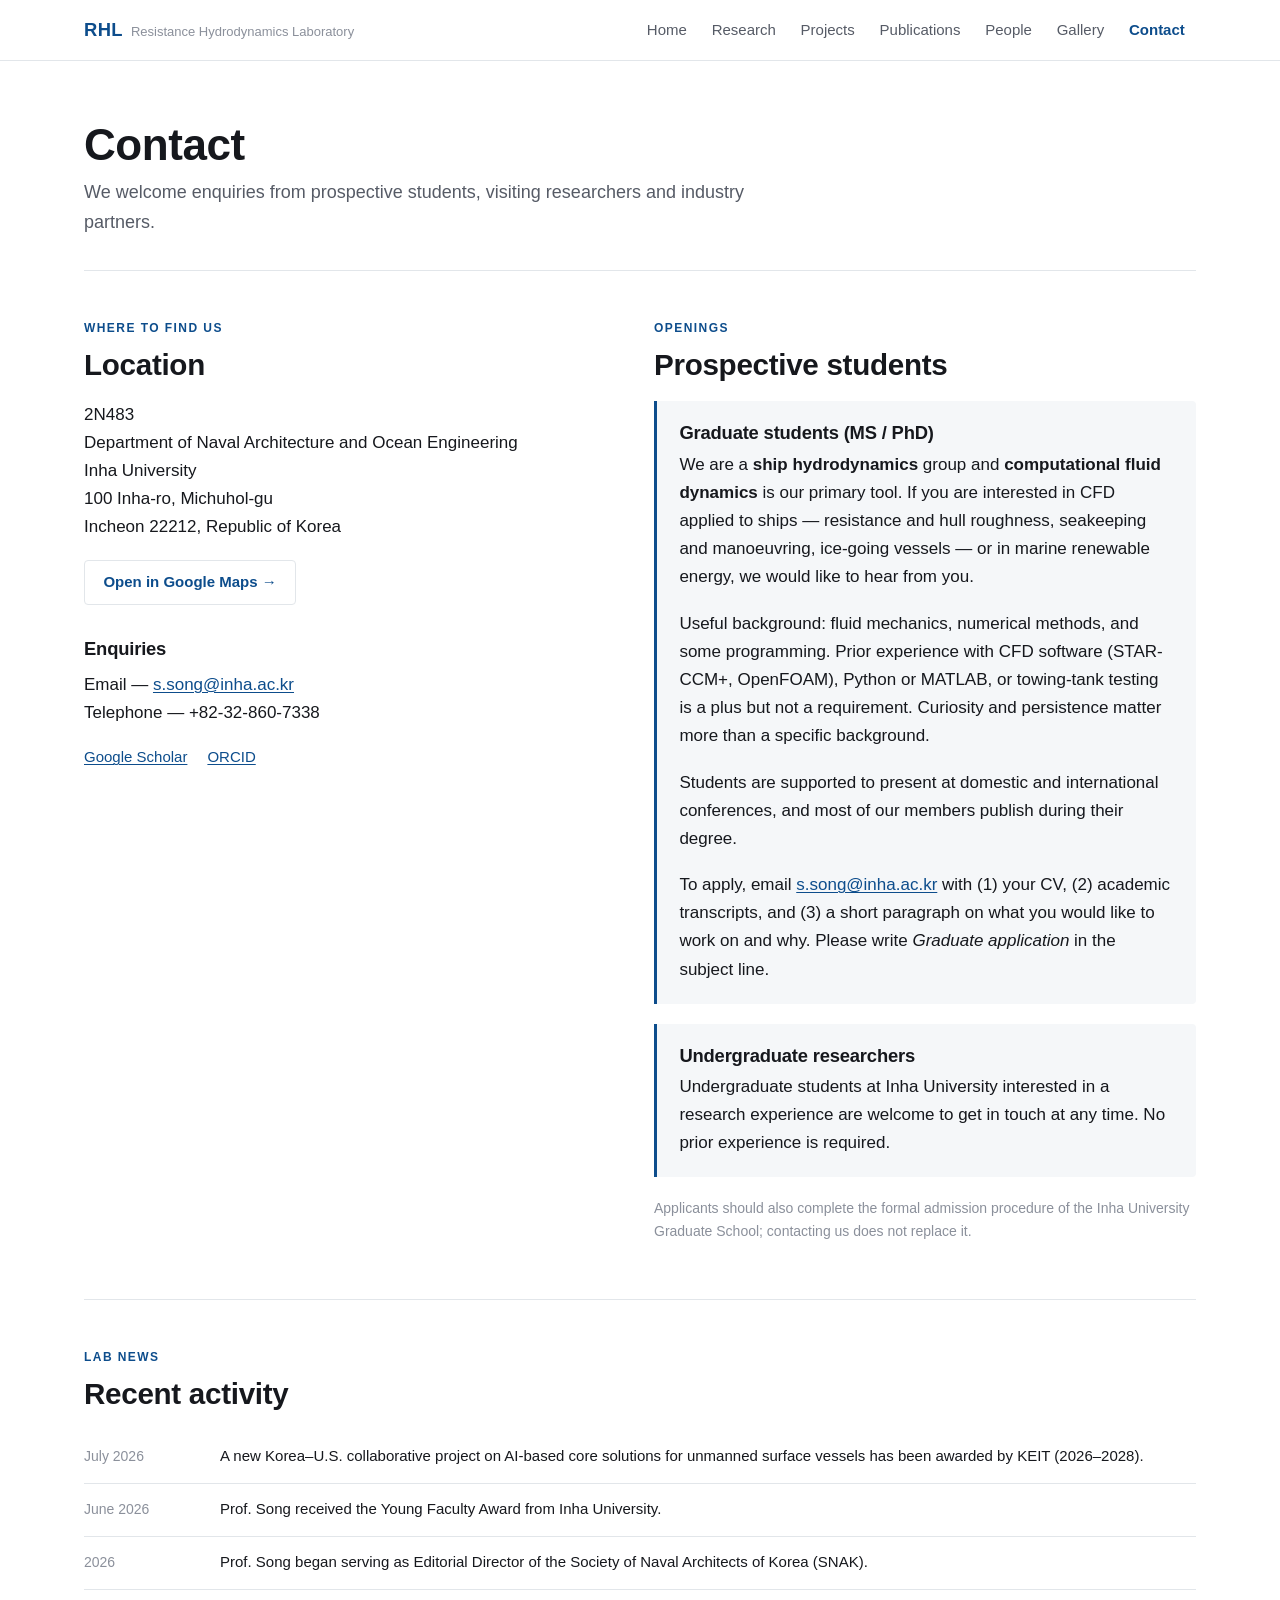
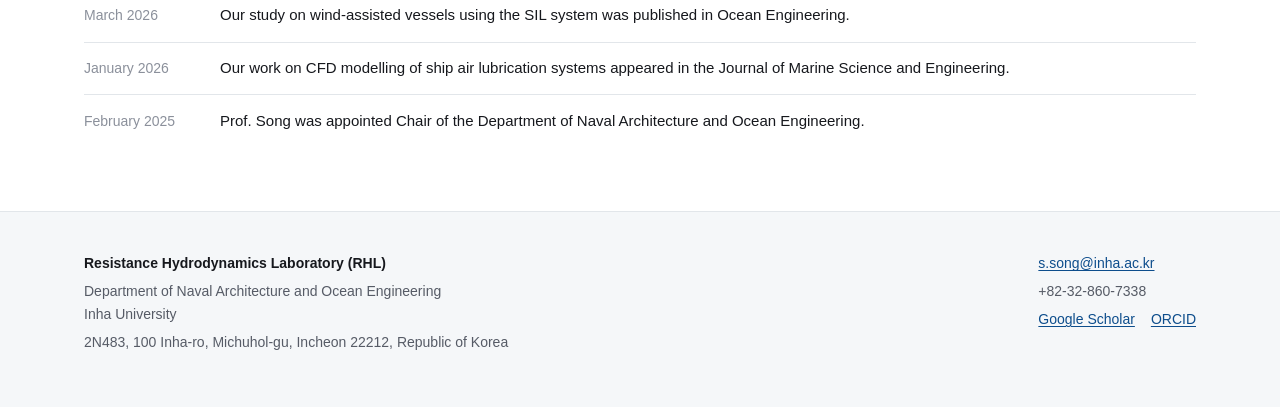
==== contact.html @ 67547002 "Remove figure captions, fix member topics, enlarge alumni cards The figure captions on the research " ====
<!doctype html>
<html lang="en">
<head>
  <meta charset="utf-8">
  <meta name="viewport" content="width=device-width, initial-scale=1">
  <title>Contact — RHL, Inha University</title>
  <meta name="description" content="Contact and location of the Resistance Hydrodynamics Laboratory, Inha University, and information for prospective students.">
  <link rel="stylesheet" href="css/style.css">
</head>
<body data-page="contact">

  <header class="site-head">
    <div class="site-head-inner">
      <a class="brand" href="index.html">
        <span class="brand-mark">RHL</span>
        <span class="brand-sub">Resistance Hydrodynamics Laboratory</span>
      </a>
      <nav class="site-nav" aria-label="Main">
        <a href="index.html">Home</a>
        <a href="research.html">Research</a>
        <a href="projects.html">Projects</a>
        <a href="publications.html">Publications</a>
        <a href="people.html">People</a>
        <a href="gallery.html">Gallery</a>
        <a href="contact.html">Contact</a>
      </nav>
    </div>
  </header>

  <div class="wrap">
    <div class="page-head">
      <h1>Contact</h1>
      <p class="lede">
        We welcome enquiries from prospective students, visiting researchers and
        industry partners.
      </p>
    </div>

    <div class="grid grid-2" style="margin-bottom:3.5rem">

      <div>
        <p class="section-label">Where to find us</p>
        <h2>Location</h2>
        <p>
          2N483<br>
          Department of Naval Architecture and Ocean Engineering<br>
          Inha University<br>
          100 Inha-ro, Michuhol-gu<br>
          Incheon 22212, Republic of Korea
        </p>
        <p class="link-row">
          <a class="btn btn-ghost" href="https://www.google.com/maps/search/?api=1&amp;query=Inha+University+Incheon" rel="noopener">Open in Google Maps &rarr;</a>
        </p>

        <h3 style="margin-top:2rem">Enquiries</h3>
        <p>
          Email &mdash; <a href="mailto:s.song@inha.ac.kr">s.song@inha.ac.kr</a><br>
          Telephone &mdash; +82-32-860-7338
        </p>
        <p class="link-row">
          <a href="https://scholar.google.com/citations?user=Z9rNtg8AAAAJ&amp;hl=en" rel="noopener">Google Scholar</a>
          <a href="https://orcid.org/0000-0002-7685-1026" rel="noopener">ORCID</a>
        </p>
      </div>

      <div>
        <p class="section-label">Openings</p>
        <h2>Prospective students</h2>
        <div class="callout">
          <h3>Graduate students (MS / PhD)</h3>
          <p>
            We are a <strong>ship hydrodynamics</strong> group and
            <strong>computational fluid dynamics</strong> is our primary tool. If you are
            interested in CFD applied to ships — resistance and hull roughness, seakeeping
            and manoeuvring, ice-going vessels — or in marine renewable energy, we would
            like to hear from you.
          </p>
          <p>
            Useful background: fluid mechanics, numerical methods, and some programming.
            Prior experience with CFD software (STAR-CCM+, OpenFOAM), Python or MATLAB, or
            towing-tank testing is a plus but not a requirement. Curiosity and persistence
            matter more than a specific background.
          </p>
          <p>
            Students are supported to present at domestic and international conferences,
            and most of our members publish during their degree.
          </p>
          <p>
            To apply, email <a href="mailto:s.song@inha.ac.kr">s.song@inha.ac.kr</a> with
            (1) your CV, (2) academic transcripts, and (3) a short paragraph on what you
            would like to work on and why. Please write <em>Graduate application</em> in
            the subject line.
          </p>
        </div>

        <div class="callout" style="margin-top:1.25rem">
          <h3>Undergraduate researchers</h3>
          <p>
            Undergraduate students at Inha University interested in a research experience
            are welcome to get in touch at any time. No prior experience is required.
          </p>
        </div>

        <p class="meta" style="margin-top:1.25rem">
          Applicants should also complete the formal admission procedure of the Inha
          University Graduate School; contacting us does not replace it.
        </p>
      </div>

    </div>

    <hr>

    <section>
      <p class="section-label">Lab news</p>
      <h2>Recent activity</h2>
      <div data-news>
        <p class="loading">Loading&hellip;</p>
      </div>
    </section>

  </div>

  <footer class="site-foot">
    <div class="site-foot-inner">
      <div>
        <p><strong>Resistance Hydrodynamics Laboratory (RHL)</strong></p>
        <p>Department of Naval Architecture and Ocean Engineering<br>Inha University</p>
        <p>2N483, 100 Inha-ro, Michuhol-gu, Incheon 22212, Republic of Korea</p>
      </div>
      <div>
        <p><a href="mailto:s.song@inha.ac.kr">s.song@inha.ac.kr</a></p>
        <p>+82-32-860-7338</p>
        <p class="foot-links">
          <a href="https://scholar.google.com/citations?user=Z9rNtg8AAAAJ&amp;hl=en" rel="noopener">Google Scholar</a>
          <a href="https://orcid.org/0000-0002-7685-1026" rel="noopener">ORCID</a>
        </p>
      </div>
    </div>
  </footer>

  <script src="js/site.js"></script>
</body>
</html>
---- css/style.css ----
/* ==========================================================================
   RHL — Resistance Hydrodynamics Laboratory, Inha University
   공통 스타일시트

   구조
     1. 변수 (색·간격·폭)   ← 사이트 톤을 바꾸려면 여기만 고치면 됩니다
     2. 리셋과 기본 타이포그래피
     3. 레이아웃 컨테이너
     4. 헤더 / 내비게이션
     5. 히어로 (페이지 상단 배너)
     6. 섹션과 제목
     7. 카드 그리드
     8. 연구 분야 (좌우 교대 레이아웃)
     9. 구성원
    10. 논문 목록
    11. 프로젝트 (필터 포함)
    12. 갤러리
    13. 미디어 (그림·영상)
    14. 뉴스
    15. 푸터
    16. 유틸리티
   ========================================================================== */

/* ── 1. 변수 ────────────────────────────────────────────────────────────── */

:root {
  /* 글자 */
  --ink:        #16181d;   /* 본문 */
  --ink-soft:   #565b66;   /* 보조 설명 */
  --ink-faint:  #8b909b;   /* 라벨·메타 */

  /* 강조색 — 인하대 계열 청색. 바꾸려면 이 두 줄만 수정 */
  --accent:     #0d4d8c;
  --accent-alt: #1567b8;

  /* 배경·선 */
  --bg:         #ffffff;
  --bg-soft:    #f5f7f9;
  --bg-inset:   #eef1f5;
  --rule:       #e2e6ea;

  /* 치수 */
  --wide:       1160px;    /* 넓은 콘텐츠 최대폭 */
  --measure:    68ch;      /* 본문 한 줄 최대 길이 */
  --radius:     4px;
  --nav-h:      60px;

  /* 그림자 */
  --shadow:     0 1px 3px rgba(0,0,0,.07), 0 8px 24px rgba(0,0,0,.05);
}

@media (prefers-color-scheme: dark) {
  :root {
    --ink:        #e6e8ec;
    --ink-soft:   #a3a9b5;
    --ink-faint:  #757c88;
    --accent:     #6faae2;
    --accent-alt: #8dc0ee;
    --bg:         #14161a;
    --bg-soft:    #1b1e23;
    --bg-inset:   #22262d;
    --rule:       #2c313a;
    --shadow:     0 1px 3px rgba(0,0,0,.4), 0 8px 24px rgba(0,0,0,.3);
  }
}

/* ── 2. 리셋 · 기본 타이포그래피 ──────────────────────────────────────────── */

*, *::before, *::after { box-sizing: border-box; }

html { scroll-behavior: smooth; }

body {
  margin: 0;
  font-family: -apple-system, BlinkMacSystemFont, "Segoe UI", Roboto,
               "Helvetica Neue", "Malgun Gothic", Arial, sans-serif;
  font-size: 1.0625rem;
  line-height: 1.65;
  color: var(--ink);
  background: var(--bg);
  -webkit-font-smoothing: antialiased;
  text-rendering: optimizeLegibility;
}

img, video { max-width: 100%; height: auto; display: block; }

a {
  color: var(--accent);
  text-decoration-thickness: 1px;
  text-underline-offset: 2px;
}
a:hover { color: var(--accent-alt); }

h1, h2, h3, h4 {
  line-height: 1.25;
  font-weight: 700;
  margin: 0 0 0.6em;
  letter-spacing: -0.01em;
}

h1 { font-size: clamp(1.9rem, 4.2vw, 2.75rem); }
h2 { font-size: clamp(1.4rem, 2.6vw, 1.85rem); }
h3 { font-size: 1.15rem; font-weight: 650; }
h4 { font-size: 1rem;    font-weight: 650; }

p { margin: 0 0 1.1em; }
p:last-child { margin-bottom: 0; }

ul, ol { margin: 0 0 1.1em; padding-left: 1.3em; }
li { margin-bottom: 0.35em; }

hr {
  border: 0;
  border-top: 1px solid var(--rule);
  margin: 3rem 0;
}

code {
  font-family: ui-monospace, SFMono-Regular, Menlo, Consolas, monospace;
  font-size: 0.9em;
  background: var(--bg-inset);
  padding: 0.1em 0.35em;
  border-radius: 3px;
}

/* ── 3. 레이아웃 컨테이너 ────────────────────────────────────────────────── */

.wrap {                       /* 넓은 콘텐츠 */
  max-width: var(--wide);
  margin-inline: auto;
  padding-inline: 1.5rem;
}

.prose {                      /* 읽기용 텍스트 — 줄이 너무 길어지지 않게 */
  max-width: var(--measure);
}

.prose-center { max-width: var(--measure); margin-inline: auto; }

/* ── 4. 헤더 · 내비게이션 ────────────────────────────────────────────────── */

.site-head {
  position: sticky;
  top: 0;
  z-index: 100;
  background: color-mix(in srgb, var(--bg) 88%, transparent);
  backdrop-filter: saturate(180%) blur(12px);
  border-bottom: 1px solid var(--rule);
}

/* backdrop-filter 미지원 브라우저 대비 */
@supports not (backdrop-filter: blur(1px)) {
  .site-head { background: var(--bg); }
}

.site-head-inner {
  max-width: var(--wide);
  margin-inline: auto;
  padding: 0 1.5rem;
  min-height: var(--nav-h);
  display: flex;
  align-items: center;
  justify-content: space-between;
  gap: 1.25rem;
  flex-wrap: wrap;
}

.brand {
  display: flex;
  align-items: baseline;
  gap: 0.5rem;
  font-weight: 700;
  color: var(--ink);
  text-decoration: none;
  padding: 0.6rem 0;
  white-space: nowrap;
}
.brand:hover { color: var(--ink); }
.brand-mark {
  font-size: 1.15rem;
  letter-spacing: 0.02em;
  color: var(--accent);
}
.brand-sub {
  font-size: 0.8125rem;
  font-weight: 500;
  color: var(--ink-faint);
}

.site-nav {
  display: flex;
  gap: 0.15rem;
  flex-wrap: wrap;
  align-items: center;
}
.site-nav a {
  display: block;
  padding: 0.45rem 0.7rem;
  font-size: 0.9375rem;
  font-weight: 500;
  color: var(--ink-soft);
  text-decoration: none;
  border-radius: var(--radius);
  white-space: nowrap;
}
.site-nav a:hover {
  color: var(--ink);
  background: var(--bg-soft);
}
.site-nav a[aria-current="page"] {
  color: var(--accent);
  font-weight: 650;
}

@media (max-width: 720px) {
  .site-head-inner { padding-block: 0.4rem; }
  .brand-sub { display: none; }
  .site-nav { gap: 0; }
  .site-nav a { padding: 0.4rem 0.55rem; font-size: 0.875rem; }
}

/* ── 5. 히어로 ──────────────────────────────────────────────────────────── */

.hero {
  position: relative;
  isolation: isolate;
  display: flex;
  align-items: flex-end;
  min-height: 62vh;
  padding: 4rem 0 3rem;
  overflow: hidden;
  background: var(--bg-inset);
}

.hero-media {
  position: absolute;
  inset: 0;
  z-index: -2;
}
.hero-media img,
.hero-media video {
  width: 100%;
  height: 100%;
  object-fit: cover;
}

/* 글자 가독성을 위한 어두운 그라데이션.
   배경이 영상이라 장면마다 밝기가 달라집니다. 밝은 CFD 화면이 지나갈 때도
   흰 제목이 읽히도록 위쪽까지 충분히 덮습니다. */
.hero::after {
  content: "";
  position: absolute;
  inset: 0;
  z-index: -1;
  background: linear-gradient(
    to top,
    rgba(6,12,20,.90) 0%,
    rgba(6,12,20,.72) 45%,
    rgba(6,12,20,.50) 100%
  );
}

/* 기본은 영상, 모션을 줄이도록 설정한 사용자에게는 정지 화면 */
.hero-still { display: none; }

@media (prefers-reduced-motion: reduce) {
  .hero-video { display: none; }
  .hero-still { display: block; }
}

.hero-inner {
  max-width: var(--wide);
  margin-inline: auto;
  padding-inline: 1.5rem;
  width: 100%;
  color: #fff;
}
.hero-inner h1 { color: #fff; margin-bottom: 0.5rem; }
.hero-eyebrow {
  margin: 0 0 0.75rem;
  font-size: 0.8125rem;
  font-weight: 600;
  letter-spacing: 0.1em;
  text-transform: uppercase;
  color: rgba(255,255,255,.8);
}
.hero-lede {
  max-width: 46ch;
  font-size: 1.125rem;
  color: rgba(255,255,255,.92);
  margin: 0;
}
.hero-credit {
  position: absolute;
  right: 1rem;
  bottom: 0.5rem;
  font-size: 0.6875rem;
  color: rgba(255,255,255,.55);
  z-index: 1;
}

/* 하위 페이지용 — 이미지 없이 제목만 */
.page-head {
  padding: 3.5rem 0 2rem;
  border-bottom: 1px solid var(--rule);
  margin-bottom: 3rem;
}
.page-head h1 { margin-bottom: 0.4rem; }
.page-head .lede {
  color: var(--ink-soft);
  max-width: var(--measure);
  margin: 0;
}

@media (max-width: 720px) {
  .hero { min-height: 54vh; }
  .hero-lede { font-size: 1.0625rem; }
  .page-head { padding: 2.5rem 0 1.5rem; margin-bottom: 2rem; }
}

/* ── 6. 섹션 · 제목 ─────────────────────────────────────────────────────── */

.section { padding: 3.5rem 0; }
.section + .section { border-top: 1px solid var(--rule); }
.section-tint { background: var(--bg-soft); }

.section-label {
  margin: 0 0 0.5rem;
  font-size: 0.75rem;
  font-weight: 650;
  letter-spacing: 0.12em;
  text-transform: uppercase;
  color: var(--accent);
}

.section-head { margin-bottom: 2.25rem; }
.section-head p { color: var(--ink-soft); max-width: var(--measure); }

@media (max-width: 720px) {
  .section { padding: 2.5rem 0; }
}

/* ── 7. 카드 그리드 ─────────────────────────────────────────────────────── */

.grid {
  display: grid;
  gap: 1.75rem;
  grid-template-columns: repeat(auto-fit, minmax(min(100%, 270px), 1fr));
}
.grid-2 { grid-template-columns: repeat(auto-fit, minmax(min(100%, 380px), 1fr)); }

.card {
  display: flex;
  flex-direction: column;
  background: var(--bg);
  border: 1px solid var(--rule);
  border-radius: var(--radius);
  overflow: hidden;
  transition: box-shadow .18s ease, transform .18s ease;
}
a.card { text-decoration: none; color: inherit; }
a.card:hover {
  box-shadow: var(--shadow);
  transform: translateY(-2px);
}

.card-media {
  aspect-ratio: 16 / 10;
  background: var(--bg-inset);
  overflow: hidden;
}
.card-media img,
.card-media video {
  width: 100%;
  height: 100%;
  object-fit: cover;
}

.card-body { padding: 1.1rem 1.2rem 1.3rem; }
.card-body h3 { margin-bottom: 0.4rem; }
.card-body p {
  margin: 0;
  font-size: 0.9375rem;
  color: var(--ink-soft);
}
.card-more {
  margin-top: 0.7rem;
  font-size: 0.875rem;
  font-weight: 600;
  color: var(--accent);
}

/* ── 8. 연구 분야 — 좌우 교대 ───────────────────────────────────────────── */

.scope {
  display: grid;
  gap: 2.5rem;
  align-items: center;
  grid-template-columns: 1fr 1fr;
  padding: 3rem 0;
}
.scope + .scope { border-top: 1px solid var(--rule); }

/* 짝수 번째는 그림을 오른쪽으로 — 페이지가 단조로워지지 않게 */
.scope:nth-child(even) .scope-media { order: 2; }

.scope-body h2 { margin-bottom: 0.6rem; }
.scope-body > p { color: var(--ink-soft); }

.scope-keywords {
  margin: 1.1rem 0 0;
  padding: 0;
  list-style: none;
  display: flex;
  flex-wrap: wrap;
  gap: 0.4rem;
}
.scope-keywords li {
  margin: 0;
  font-size: 0.8125rem;
  padding: 0.2rem 0.6rem;
  border: 1px solid var(--rule);
  border-radius: 100px;
  color: var(--ink-soft);
  background: var(--bg-soft);
}

.scope-media { display: grid; gap: 0.75rem; }
.scope-media figure { margin: 0; }

@media (max-width: 860px) {
  .scope { grid-template-columns: 1fr; gap: 1.5rem; padding: 2.25rem 0; }
  .scope:nth-child(even) .scope-media { order: 0; }
}

/* ── 9. 구성원 ──────────────────────────────────────────────────────────── */

/* PI 프로필 */
.pi {
  display: grid;
  grid-template-columns: 220px 1fr;
  gap: 2.5rem;
  align-items: start;
}
.pi-photo {
  border-radius: var(--radius);
  overflow: hidden;
  background: var(--bg-inset);
  aspect-ratio: 3 / 4;
}
.pi-photo img { width: 100%; height: 100%; object-fit: cover; }
.pi-name { margin-bottom: 0.2rem; }
.pi-title { color: var(--ink-soft); margin: 0 0 1.2rem; }

.pi-facts {
  margin: 0 0 1.4rem;
  display: grid;
  gap: 0.45rem;
  font-size: 0.9375rem;
}
.pi-facts div { display: flex; gap: 0.75rem; }
.pi-facts dt,
.pi-facts .k {
  flex: 0 0 6.5rem;
  color: var(--ink-faint);
  font-size: 0.875rem;
  padding-top: 0.1em;
}
.pi-facts dd, .pi-facts .v { margin: 0; }

.metric-row {
  display: flex;
  flex-wrap: wrap;
  gap: 1.75rem;
  padding: 1.1rem 1.25rem;
  background: var(--bg-soft);
  border: 1px solid var(--rule);
  border-radius: var(--radius);
  margin-bottom: 1.25rem;
}
.metric { line-height: 1.25; }
.metric-value {
  display: block;
  font-size: 1.5rem;
  font-weight: 700;
  color: var(--accent);
  font-variant-numeric: tabular-nums;
}
.metric-label {
  font-size: 0.75rem;
  letter-spacing: 0.06em;
  text-transform: uppercase;
  color: var(--ink-faint);
}
.metric-source {
  flex-basis: 100%;
  font-size: 0.8125rem;
  color: var(--ink-faint);
  margin: 0;
}

@media (max-width: 720px) {
  .pi { grid-template-columns: 1fr; gap: 1.5rem; }
  .pi-photo { max-width: 190px; }
}

/* 학생 카드 */
.people-grid {
  display: grid;
  gap: 1.75rem;
  grid-template-columns: repeat(auto-fill, minmax(min(100%, 215px), 1fr));
}
.person { text-align: left; }
.person-photo {
  aspect-ratio: 3 / 4;
  border-radius: var(--radius);
  overflow: hidden;
  background: var(--bg-inset);
  margin-bottom: 0.7rem;
}
.person-photo img { width: 100%; height: 100%; object-fit: cover; }
.person-name {
  font-weight: 650;
  line-height: 1.3;
  margin-bottom: 0.1rem;
}
.person-name-ko {
  font-size: 0.8125rem;
  font-weight: 400;
  color: var(--ink-faint);
}
.person-topic {
  font-size: 0.875rem;
  color: var(--ink-soft);
  margin: 0;
}

/* 졸업생 카드에 붙는 학위논문 제목 */
.person-thesis {
  margin: 0.35rem 0 0;
  font-size: 0.8125rem;
  line-height: 1.45;
  color: var(--ink-faint);
}

/* ── 10. 논문 목록 ──────────────────────────────────────────────────────── */

.pub-year {
  margin: 2.5rem 0 1rem;
  padding-bottom: 0.4rem;
  border-bottom: 1px solid var(--rule);
  font-size: 1.05rem;
  font-weight: 700;
  color: var(--accent);
  font-variant-numeric: tabular-nums;
}
.pub-year:first-child { margin-top: 0; }

.pub-list { list-style: none; margin: 0; padding: 0; }
.pub-item {
  display: grid;
  grid-template-columns: 2.4rem 1fr;
  gap: 0.5rem;
  padding: 0.7rem 0;
  margin: 0;
  border-bottom: 1px solid var(--rule);
  font-size: 0.9375rem;
}
.pub-item:last-child { border-bottom: 0; }
.pub-num {
  color: var(--ink-faint);
  font-variant-numeric: tabular-nums;
  font-size: 0.875rem;
  padding-top: 0.1em;
}
.pub-authors { color: var(--ink-soft); }
.pub-title { color: var(--ink); font-weight: 550; }
.pub-venue { color: var(--ink-soft); font-style: italic; }
.pub-doi {
  font-size: 0.8125rem;
  word-break: break-all;
}

/* 우리 연구실 저자 강조 */
.pub-authors .lab { font-weight: 700; color: var(--ink); font-style: normal; }

@media (max-width: 560px) {
  .pub-item { grid-template-columns: 1.9rem 1fr; }
}

/* ── 11. 프로젝트 ───────────────────────────────────────────────────────── */

.filters {
  display: flex;
  flex-wrap: wrap;
  gap: 0.45rem;
  margin-bottom: 2rem;
}
.filter-btn {
  font: inherit;
  font-size: 0.875rem;
  font-weight: 550;
  padding: 0.4rem 0.85rem;
  color: var(--ink-soft);
  background: var(--bg);
  border: 1px solid var(--rule);
  border-radius: 100px;
  cursor: pointer;
  transition: background .15s ease, color .15s ease, border-color .15s ease;
}
.filter-btn:hover { background: var(--bg-soft); color: var(--ink); }
.filter-btn[aria-pressed="true"] {
  background: var(--accent);
  border-color: var(--accent);
  color: #fff;
}

.project-list { list-style: none; margin: 0; padding: 0; }
.project-item {
  padding: 1.25rem 0;
  margin: 0;
  border-bottom: 1px solid var(--rule);
}
.project-meta {
  display: flex;
  flex-wrap: wrap;
  gap: 0.5rem 1rem;
  align-items: baseline;
  margin-bottom: 0.4rem;
}
.project-period {
  font-size: 0.8125rem;
  font-weight: 650;
  color: var(--accent);
  font-variant-numeric: tabular-nums;
  letter-spacing: 0.02em;
}
.project-agency {
  font-size: 0.8125rem;
  color: var(--ink-faint);
  margin-left: auto;
  text-align: right;
}
.project-title-en {
  font-weight: 600;
  line-height: 1.4;
  margin: 0 0 0.15rem;
}
.project-title-ko {
  font-size: 0.875rem;
  color: var(--ink-soft);
  margin: 0;
}
.project-empty {
  padding: 2rem 0;
  color: var(--ink-faint);
  text-align: center;
}

@media (max-width: 560px) {
  .project-agency { margin-left: 0; text-align: left; }
}

/* ── 12. 갤러리 ─────────────────────────────────────────────────────────── */

.gallery-grid {
  display: grid;
  gap: 0.75rem;
  grid-template-columns: repeat(auto-fill, minmax(min(100%, 230px), 1fr));
}
.gallery-item {
  margin: 0;
  aspect-ratio: 4 / 3;
  overflow: hidden;
  border-radius: var(--radius);
  background: var(--bg-inset);
}
.gallery-item img {
  width: 100%;
  height: 100%;
  object-fit: cover;
  transition: transform .3s ease;
}
.gallery-item:hover img { transform: scale(1.04); }

.gallery-empty {
  padding: 3rem 1.5rem;
  text-align: center;
  color: var(--ink-faint);
  background: var(--bg-soft);
  border: 1px dashed var(--rule);
  border-radius: var(--radius);
}

/* ── 13. 미디어 (그림·영상) ─────────────────────────────────────────────── */

figure { margin: 0 0 1.25rem; }

figure img,
figure video {
  width: 100%;
  border-radius: var(--radius);
  background: var(--bg-inset);
}

figcaption {
  margin-top: 0.5rem;
  font-size: 0.8125rem;
  line-height: 1.5;
  color: var(--ink-faint);
}
figcaption cite { font-style: normal; }

/* 클릭해서 재생하는 영상 */
video[controls] { background: #000; }

.media-note {
  font-size: 0.8125rem;
  color: var(--ink-faint);
}

/* ── 14. 뉴스 ───────────────────────────────────────────────────────────── */

.news-list { list-style: none; margin: 0; padding: 0; }
.news-item {
  display: grid;
  grid-template-columns: 7.5rem 1fr;
  gap: 0.5rem 1rem;
  padding: 0.85rem 0;
  margin: 0;
  border-bottom: 1px solid var(--rule);
  font-size: 0.9375rem;
}
.news-item:last-child { border-bottom: 0; }
.news-date {
  color: var(--ink-faint);
  font-size: 0.875rem;
  font-variant-numeric: tabular-nums;
  padding-top: 0.05em;
}
.news-body { margin: 0; }

@media (max-width: 560px) {
  .news-item { grid-template-columns: 1fr; gap: 0.15rem; }
}

/* ── 15. 푸터 ───────────────────────────────────────────────────────────── */

.site-foot {
  margin-top: 4rem;
  padding: 2.5rem 0 3rem;
  border-top: 1px solid var(--rule);
  background: var(--bg-soft);
  font-size: 0.875rem;
  color: var(--ink-soft);
}
.site-foot-inner {
  max-width: var(--wide);
  margin-inline: auto;
  padding-inline: 1.5rem;
  display: flex;
  flex-wrap: wrap;
  gap: 1.5rem 3rem;
  justify-content: space-between;
}
.site-foot p { margin: 0 0 0.3rem; }
.site-foot strong { color: var(--ink); }
.foot-links { display: flex; gap: 1rem; flex-wrap: wrap; }

/* ── 16. 유틸리티 ───────────────────────────────────────────────────────── */

.lede { font-size: 1.125rem; color: var(--ink-soft); }
.meta { font-size: 0.875rem; color: var(--ink-faint); }
.center { text-align: center; }
.mt-0 { margin-top: 0; }
.mb-0 { margin-bottom: 0; }

.link-row {
  display: flex;
  flex-wrap: wrap;
  gap: 0.5rem 1.25rem;
  align-items: center;
  font-size: 0.9375rem;
}

.btn {
  display: inline-block;
  font-size: 0.9375rem;
  font-weight: 600;
  padding: 0.55rem 1.15rem;
  border-radius: var(--radius);
  text-decoration: none;
  background: var(--accent);
  color: #fff;
  border: 1px solid var(--accent);
}
.btn:hover { background: var(--accent-alt); border-color: var(--accent-alt); color: #fff; }
.btn-ghost {
  background: transparent;
  color: var(--accent);
  border-color: var(--rule);
}
.btn-ghost:hover { background: var(--bg-soft); color: var(--accent); }

.callout {
  padding: 1.25rem 1.4rem;
  background: var(--bg-soft);
  border-left: 3px solid var(--accent);
  border-radius: 0 var(--radius) var(--radius) 0;
}
.callout h3 { margin-bottom: 0.4rem; }
.callout p:last-child { margin-bottom: 0; }

/* 스크린리더 전용 */
.sr-only {
  position: absolute;
  width: 1px; height: 1px;
  padding: 0; margin: -1px;
  overflow: hidden;
  clip: rect(0,0,0,0);
  white-space: nowrap;
  border: 0;
}

/* 키보드 사용자용 포커스 표시 */
:focus-visible {
  outline: 2px solid var(--accent);
  outline-offset: 2px;
}

/* 데이터 로딩 중 표시 */
.loading {
  padding: 2rem 0;
  color: var(--ink-faint);
  font-size: 0.9375rem;
}

/* 인쇄 */
@media print {
  .site-head, .site-foot, .filters, .hero-media { display: none; }
  body { font-size: 10pt; }
  .hero::after { display: none; }
}

/* 모션을 줄이도록 설정한 사용자 */
@media (prefers-reduced-motion: reduce) {
  html { scroll-behavior: auto; }
  *, *::before, *::after {
    animation-duration: .01ms !important;
    transition-duration: .01ms !important;
  }
}
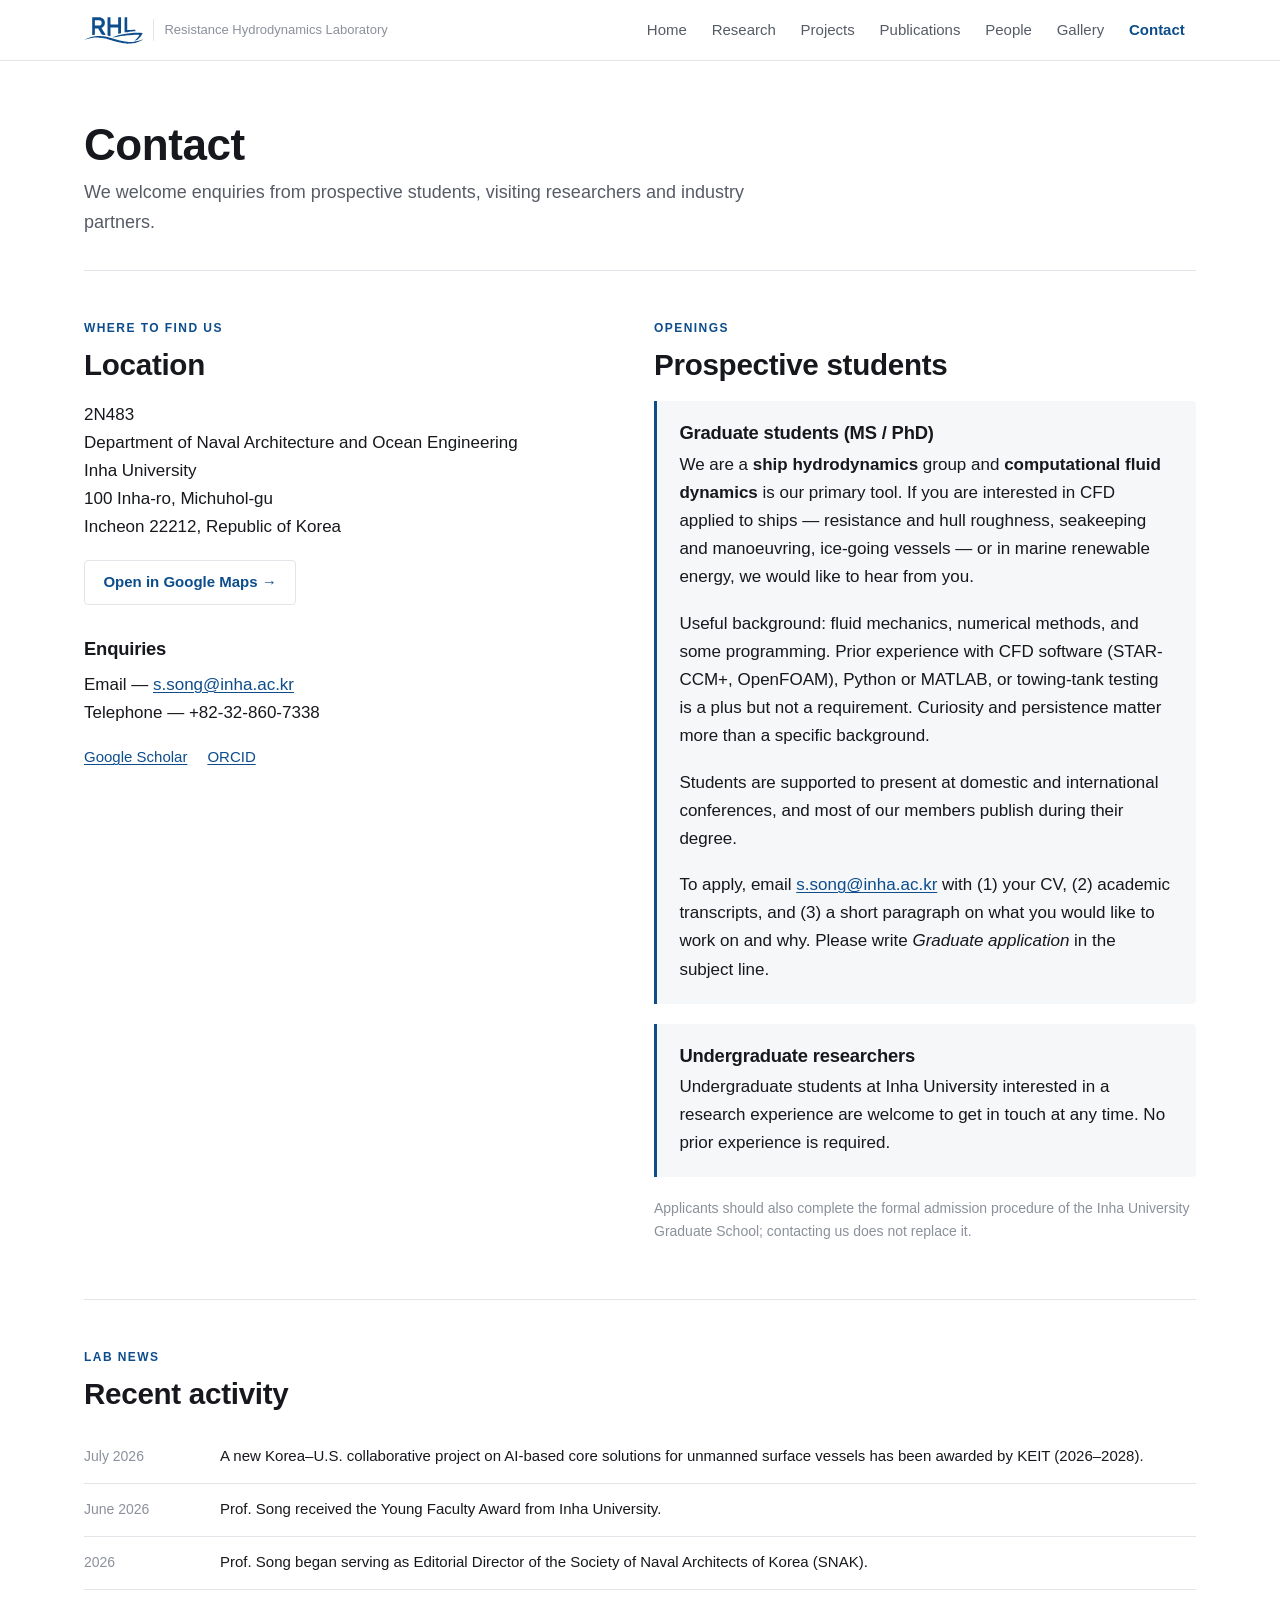
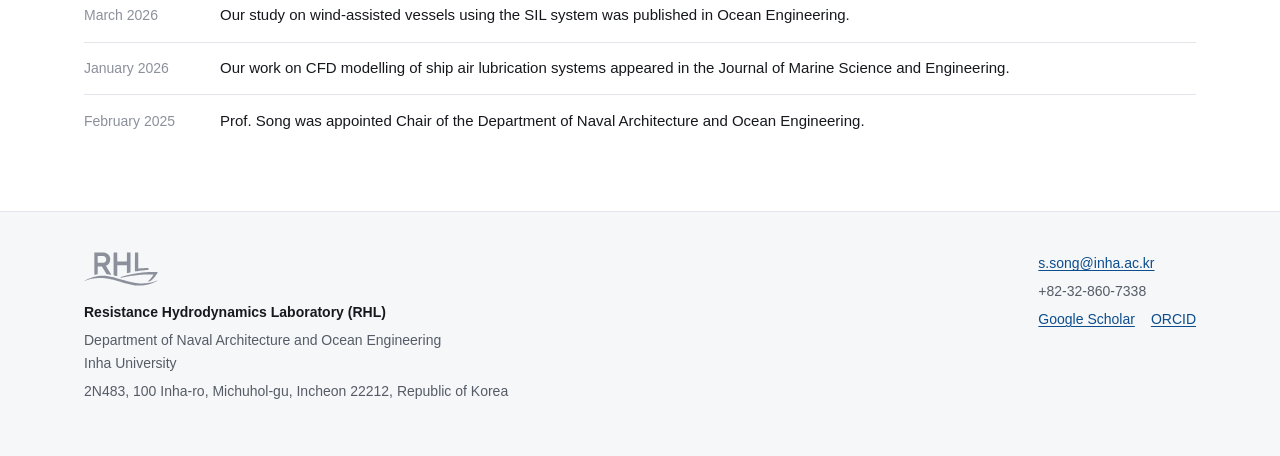
==== commit c4118c5d: "Use the laboratory logo across the site The RHL mark — the letters riding a hull and its wake — repl" ====
--- a/contact.html
+++ b/contact.html
@@ -5,14 +5,18 @@
   <meta name="viewport" content="width=device-width, initial-scale=1">
   <title>Contact — RHL, Inha University</title>
   <meta name="description" content="Contact and location of the Resistance Hydrodynamics Laboratory, Inha University, and information for prospective students.">
+  <link rel="icon" href="images/favicon.svg" type="image/svg+xml">
+  <link rel="icon" href="images/favicon-32.png" sizes="32x32" type="image/png">
+  <link rel="apple-touch-icon" href="images/apple-touch-icon.png">
+  <meta name="theme-color" content="#0d4d8c">
   <link rel="stylesheet" href="css/style.css">
 </head>
 <body data-page="contact">
 
   <header class="site-head">
     <div class="site-head-inner">
-      <a class="brand" href="index.html">
-        <span class="brand-mark">RHL</span>
+      <a class="brand" href="index.html" aria-label="RHL — Resistance Hydrodynamics Laboratory, home">
+        <span class="brand-logo" aria-hidden="true"></span>
         <span class="brand-sub">Resistance Hydrodynamics Laboratory</span>
       </a>
       <nav class="site-nav" aria-label="Main">
@@ -124,6 +128,7 @@
   <footer class="site-foot">
     <div class="site-foot-inner">
       <div>
+        <span class="foot-logo" aria-hidden="true"></span>
         <p><strong>Resistance Hydrodynamics Laboratory (RHL)</strong></p>
         <p>Department of Naval Architecture and Ocean Engineering<br>Inha University</p>
         <p>2N483, 100 Inha-ro, Michuhol-gu, Incheon 22212, Republic of Korea</p>
--- a/css/style.css
+++ b/css/style.css
@@ -167,8 +167,8 @@
 
 .brand {
   display: flex;
-  align-items: baseline;
-  gap: 0.5rem;
+  align-items: center;
+  gap: 0.65rem;
   font-weight: 700;
   color: var(--ink);
   text-decoration: none;
@@ -176,15 +176,27 @@
   white-space: nowrap;
 }
 .brand:hover { color: var(--ink); }
-.brand-mark {
-  font-size: 1.15rem;
-  letter-spacing: 0.02em;
-  color: var(--accent);
-}
+
+/* 연구실 로고. SVG 를 마스크로 쓰기 때문에 배경색만 바꾸면 색이 달라지고,
+   밝은 화면과 어두운 화면에서 각각 알맞은 색을 따라갑니다. */
+.brand-logo {
+  display: block;
+  flex: none;
+  height: 27px;
+  aspect-ratio: 1656 / 762;
+  background-color: var(--accent);
+  -webkit-mask: url(../images/rhl-logo.svg) center / contain no-repeat;
+          mask: url(../images/rhl-logo.svg) center / contain no-repeat;
+  transition: background-color .15s;
+}
+.brand:hover .brand-logo { background-color: var(--accent-alt); }
+
 .brand-sub {
   font-size: 0.8125rem;
   font-weight: 500;
   color: var(--ink-faint);
+  padding-left: 0.65rem;
+  border-left: 1px solid var(--rule);
 }
 
 .site-nav {
@@ -215,6 +227,7 @@
 @media (max-width: 720px) {
   .site-head-inner { padding-block: 0.4rem; }
   .brand-sub { display: none; }
+  .brand-logo { height: 24px; }
   .site-nav { gap: 0; }
   .site-nav a { padding: 0.4rem 0.55rem; font-size: 0.875rem; }
 }
@@ -535,6 +548,21 @@
   margin: 0;
 }
 
+/* 게재 논문 수 */
+.person-papers {
+  margin: 0.3rem 0 0;
+  font-size: 0.8125rem;
+  color: var(--ink-faint);
+  font-variant-numeric: tabular-nums;
+}
+
+/* 졸업생 카드의 졸업연도·소속 */
+.person-meta {
+  margin: 0.25rem 0 0;
+  font-size: 0.8125rem;
+  color: var(--ink-soft);
+}
+
 /* 졸업생 카드에 붙는 학위논문 제목 */
 .person-thesis {
   margin: 0.35rem 0 0;
@@ -544,6 +572,14 @@
 }
 
 /* ── 10. 논문 목록 ──────────────────────────────────────────────────────── */
+
+/* 학술지 / 학회 묶음 */
+.pub-section + .pub-section {
+  margin-top: 3.5rem;
+  padding-top: 2.5rem;
+  border-top: 1px solid var(--rule);
+}
+.pub-section > h2 { margin-bottom: 0.25rem; }
 
 .pub-year {
   margin: 2.5rem 0 1rem;
@@ -554,7 +590,7 @@
   color: var(--accent);
   font-variant-numeric: tabular-nums;
 }
-.pub-year:first-child { margin-top: 0; }
+.pub-year:first-of-type { margin-top: 1.25rem; }
 
 .pub-list { list-style: none; margin: 0; padding: 0; }
 .pub-item {
@@ -665,23 +701,124 @@
 
 .gallery-grid {
   display: grid;
-  gap: 0.75rem;
-  grid-template-columns: repeat(auto-fill, minmax(min(100%, 230px), 1fr));
-}
-.gallery-item {
-  margin: 0;
+  gap: 1.25rem;
+  grid-template-columns: repeat(auto-fill, minmax(min(100%, 280px), 1fr));
+}
+.gallery-item { margin: 0; }
+
+/* 사진 자체는 버튼 — 누르면 크게 보입니다 */
+.gallery-btn {
+  display: block;
+  width: 100%;
   aspect-ratio: 4 / 3;
+  padding: 0;
+  border: 0;
   overflow: hidden;
   border-radius: var(--radius);
   background: var(--bg-inset);
-}
-.gallery-item img {
+  cursor: zoom-in;
+}
+.gallery-btn img {
   width: 100%;
   height: 100%;
   object-fit: cover;
   transition: transform .3s ease;
 }
-.gallery-item:hover img { transform: scale(1.04); }
+.gallery-btn:hover img { transform: scale(1.04); }
+
+.gallery-item figcaption {
+  margin-top: 0.55rem;
+  font-size: 0.8125rem;
+  line-height: 1.45;
+  color: var(--ink-faint);
+}
+
+/* ── 라이트박스 (사진 확대 보기) ─────────────────────────────────────── */
+
+.lightbox {
+  position: fixed;
+  inset: 0;
+  z-index: 200;
+  display: none;
+  align-items: center;
+  justify-content: center;
+  padding: 3.5rem 1rem;
+  background: rgba(8, 10, 14, .94);
+}
+.lightbox.open { display: flex; }
+
+.lb-figure {
+  margin: 0;
+  display: flex;
+  flex-direction: column;
+  align-items: center;
+  gap: 0.85rem;
+}
+.lb-figure img {
+  max-width: 92vw;
+  max-height: 78vh;
+  width: auto;
+  height: auto;
+  object-fit: contain;
+  border-radius: var(--radius);
+  background: transparent;
+}
+.lb-figure figcaption {
+  margin: 0;
+  max-width: 60ch;
+  text-align: center;
+  font-size: 0.9375rem;
+  color: rgba(255,255,255,.85);
+}
+
+.lb-close,
+.lb-nav {
+  position: absolute;
+  display: flex;
+  align-items: center;
+  justify-content: center;
+  border: 0;
+  border-radius: 50%;
+  background: rgba(255,255,255,.10);
+  color: #fff;
+  cursor: pointer;
+  line-height: 1;
+  transition: background .15s ease;
+}
+.lb-close:hover,
+.lb-nav:hover { background: rgba(255,255,255,.24); }
+
+.lb-close {
+  top: 1rem; right: 1rem;
+  width: 44px; height: 44px;
+  font-size: 1.75rem;
+}
+.lb-nav {
+  top: 50%;
+  transform: translateY(-50%);
+  width: 48px; height: 48px;
+  font-size: 2rem;
+}
+.lb-prev { left: 1rem; }
+.lb-next { right: 1rem; }
+
+.lb-count {
+  position: absolute;
+  bottom: 1.2rem;
+  left: 50%;
+  transform: translateX(-50%);
+  margin: 0;
+  font-size: 0.8125rem;
+  color: rgba(255,255,255,.6);
+  font-variant-numeric: tabular-nums;
+}
+
+@media (max-width: 620px) {
+  .lightbox { padding: 3rem 0.5rem; }
+  .lb-nav { width: 40px; height: 40px; font-size: 1.6rem; }
+  .lb-prev { left: 0.35rem; }
+  .lb-next { right: 0.35rem; }
+}
 
 .gallery-empty {
   padding: 3rem 1.5rem;
@@ -765,6 +902,17 @@
 }
 .site-foot p { margin: 0 0 0.3rem; }
 .site-foot strong { color: var(--ink); }
+
+/* 푸터 로고 — 헤더보다 조금 크고, 색은 눈에 띄지 않게 */
+.foot-logo {
+  display: block;
+  height: 34px;
+  aspect-ratio: 1656 / 762;
+  margin-bottom: 0.9rem;
+  background-color: var(--ink-faint);
+  -webkit-mask: url(../images/rhl-logo.svg) left / contain no-repeat;
+          mask: url(../images/rhl-logo.svg) left / contain no-repeat;
+}
 .foot-links { display: flex; gap: 1rem; flex-wrap: wrap; }
 
 /* ── 16. 유틸리티 ───────────────────────────────────────────────────────── */
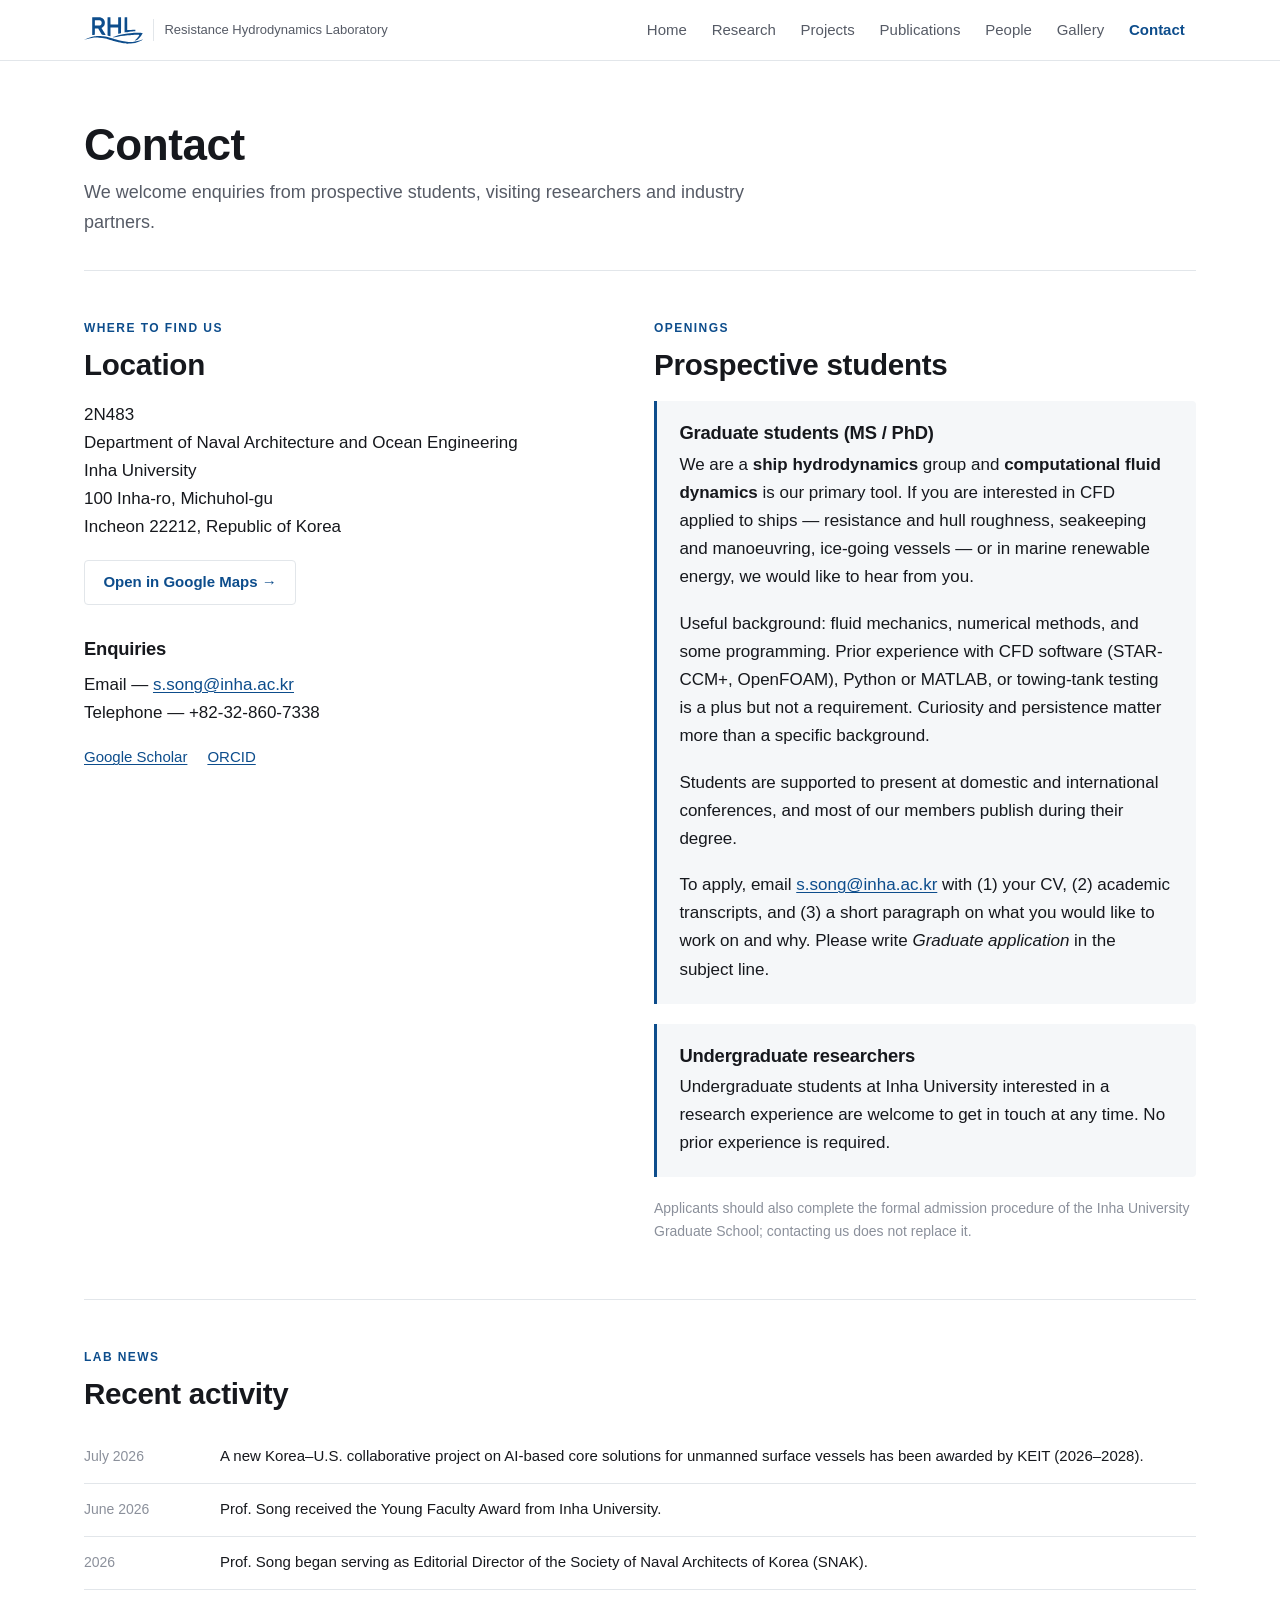
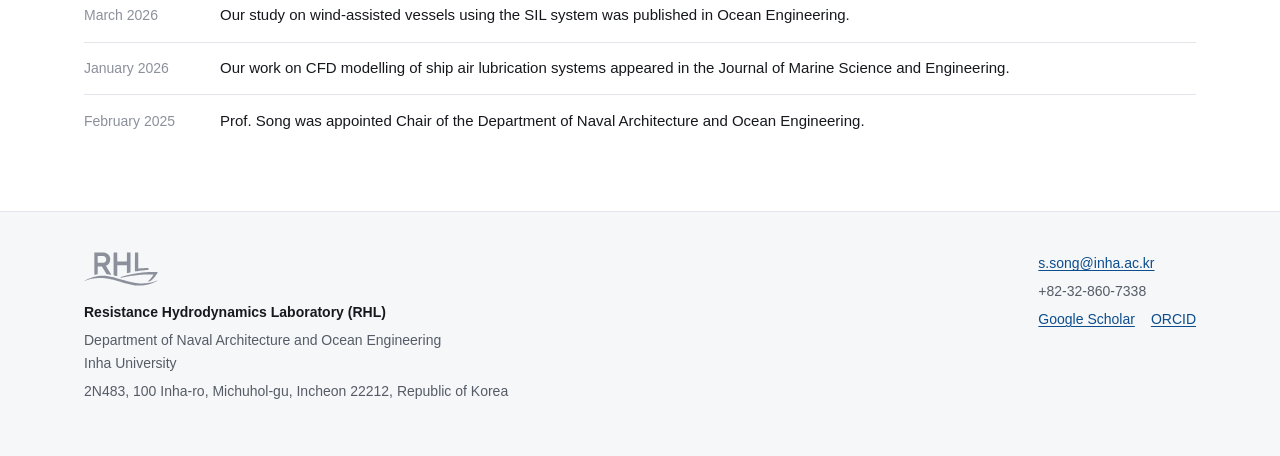
==== commit d65c5dcf: "Declare color-scheme so phones stop inverting the page themselves On a desktop in dark mode the logo" ====
--- a/contact.html
+++ b/contact.html
@@ -8,6 +8,7 @@
   <link rel="icon" href="images/favicon.svg" type="image/svg+xml">
   <link rel="icon" href="images/favicon-32.png" sizes="32x32" type="image/png">
   <link rel="apple-touch-icon" href="images/apple-touch-icon.png">
+  <meta name="color-scheme" content="light dark">
   <meta name="theme-color" content="#0d4d8c">
   <link rel="stylesheet" href="css/style.css">
 </head>
--- a/css/style.css
+++ b/css/style.css
@@ -24,6 +24,11 @@
 /* ── 1. 변수 ────────────────────────────────────────────────────────────── */
 
 :root {
+  /* 이 사이트는 밝은 화면과 어두운 화면을 직접 지원한다고 브라우저에 알립니다.
+     이 한 줄이 없으면 안드로이드 크롬·삼성 인터넷의 '자동 다크 테마'가
+     제멋대로 색을 뒤집어, 어두운 배경에 짙은 남색 로고가 얹히게 됩니다. */
+  color-scheme: light dark;
+
   /* 글자 */
   --ink:        #16181d;   /* 본문 */
   --ink-soft:   #565b66;   /* 보조 설명 */
@@ -194,7 +199,7 @@
 .brand-sub {
   font-size: 0.8125rem;
   font-weight: 500;
-  color: var(--ink-faint);
+  color: var(--ink-soft);
   padding-left: 0.65rem;
   border-left: 1px solid var(--rule);
 }
@@ -226,10 +231,23 @@
 
 @media (max-width: 720px) {
   .site-head-inner { padding-block: 0.4rem; }
-  .brand-sub { display: none; }
+  .brand { gap: 0.5rem; }
   .brand-logo { height: 24px; }
+  /* 좁은 화면에서도 연구실 이름을 보여줍니다.
+     자리가 모자라면 nowrap 을 풀어 두 줄로 접히게 둡니다. */
+  .brand-sub {
+    font-size: 0.75rem;
+    padding-left: 0.5rem;
+    white-space: normal;
+    line-height: 1.3;
+  }
   .site-nav { gap: 0; }
   .site-nav a { padding: 0.4rem 0.55rem; font-size: 0.875rem; }
+}
+
+/* 아주 좁은 화면(구형 소형 단말)에서는 한 단계 더 줄입니다 */
+@media (max-width: 360px) {
+  .brand-sub { font-size: 0.7rem; }
 }
 
 /* ── 5. 히어로 ──────────────────────────────────────────────────────────── */
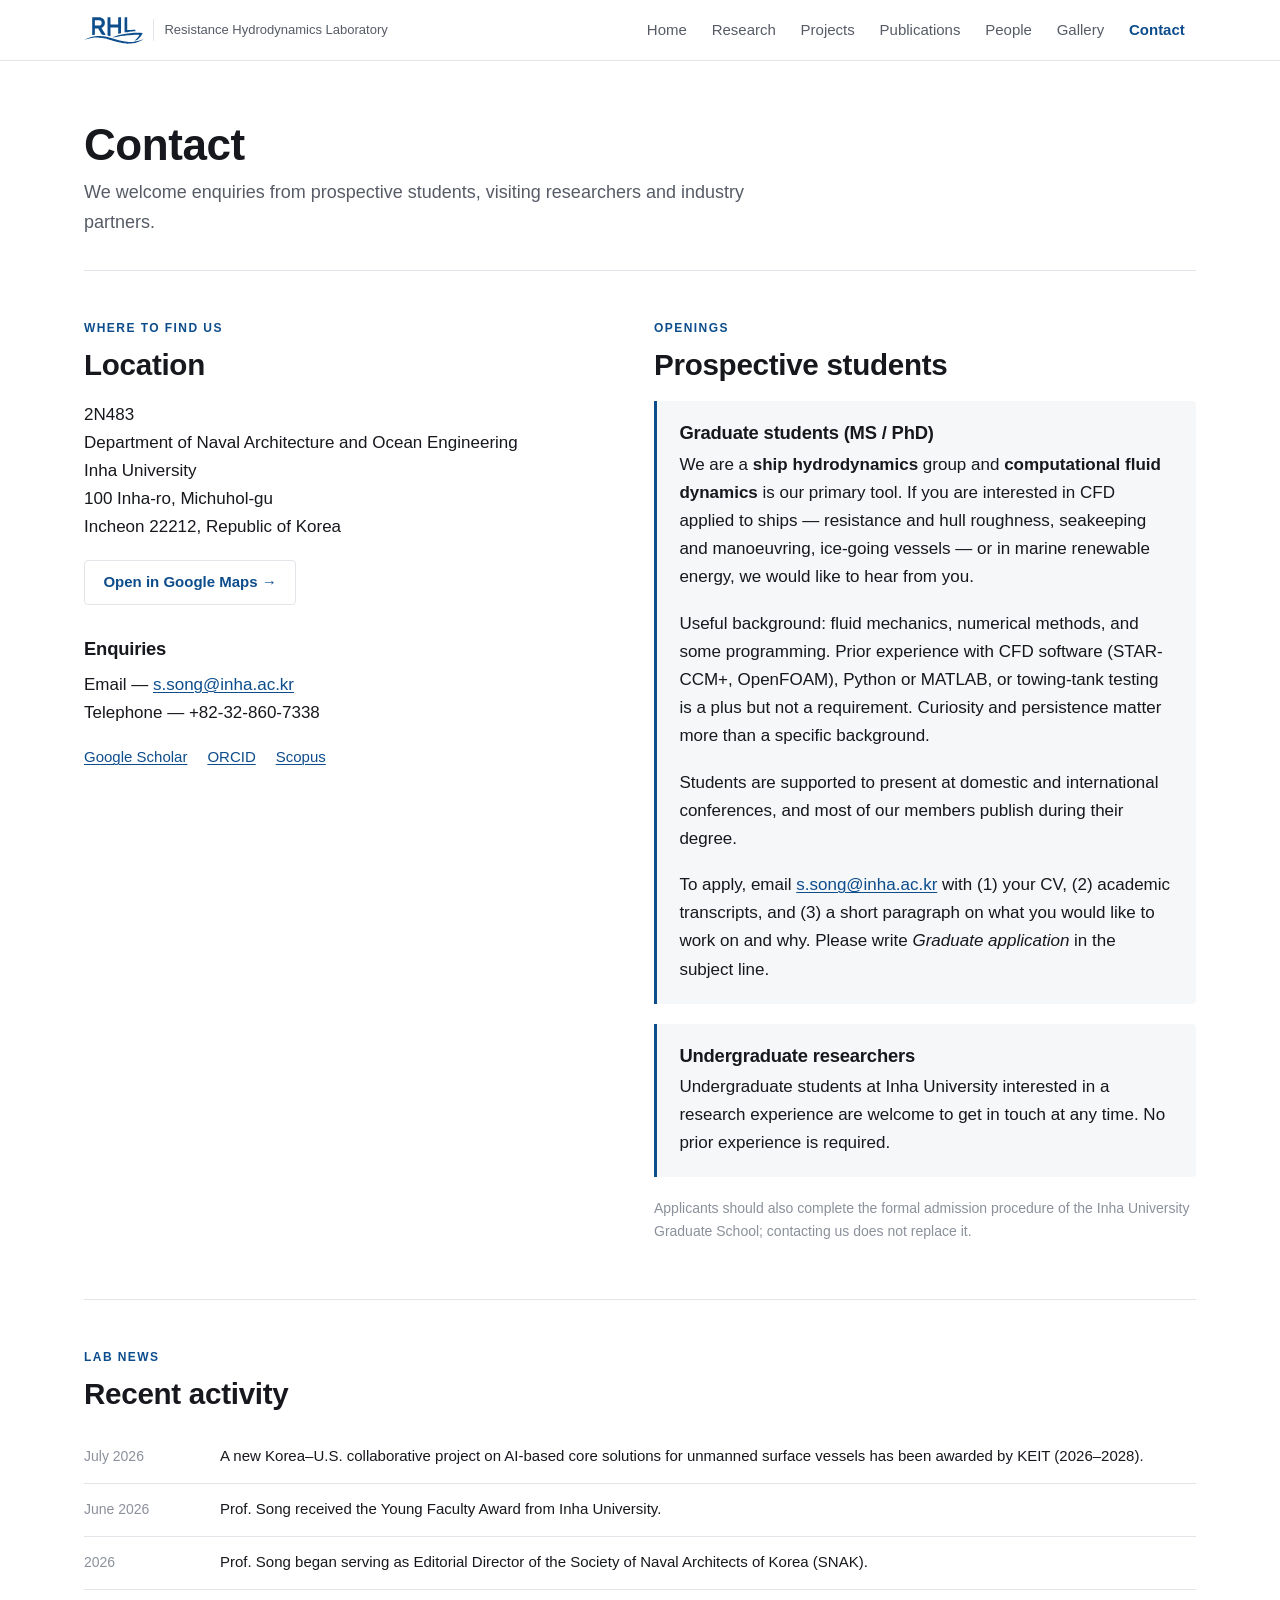
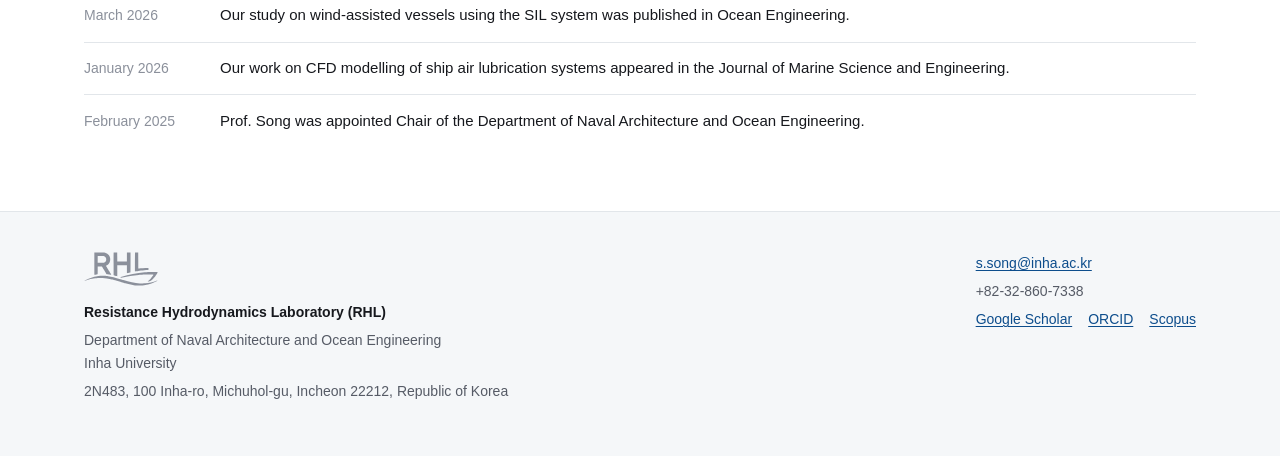
==== commit a376092e: "﻿Add the Scopus author profile to the footer Scopus joins Google Scholar and ORCID on every page.  C" ====
--- a/contact.html
+++ b/contact.html
@@ -65,6 +65,7 @@
         <p class="link-row">
           <a href="https://scholar.google.com/citations?user=Z9rNtg8AAAAJ&amp;hl=en" rel="noopener">Google Scholar</a>
           <a href="https://orcid.org/0000-0002-7685-1026" rel="noopener">ORCID</a>
+          <a href="https://www.scopus.com/authid/detail.uri?authorId=57205880533" rel="noopener">Scopus</a>
         </p>
       </div>
 
@@ -120,7 +121,7 @@
       <p class="section-label">Lab news</p>
       <h2>Recent activity</h2>
       <div data-news>
-        <p class="loading">Loading&hellip;</p>
+        <!-- BEGIN:news --><ul class="news-list"><li class="news-item"><span class="news-date">July 2026</span><p class="news-body">A new Korea–U.S. collaborative project on AI-based core solutions for unmanned surface vessels has been awarded by KEIT (2026–2028).</p></li><li class="news-item"><span class="news-date">June 2026</span><p class="news-body">Prof. Song received the Young Faculty Award from Inha University.</p></li><li class="news-item"><span class="news-date">2026</span><p class="news-body">Prof. Song began serving as Editorial Director of the Society of Naval Architects of Korea (SNAK).</p></li><li class="news-item"><span class="news-date">March 2026</span><p class="news-body">Our study on wind-assisted vessels using the SIL system was published in Ocean Engineering.</p></li><li class="news-item"><span class="news-date">January 2026</span><p class="news-body">Our work on CFD modelling of ship air lubrication systems appeared in the Journal of Marine Science and Engineering.</p></li><li class="news-item"><span class="news-date">February 2025</span><p class="news-body">Prof. Song was appointed Chair of the Department of Naval Architecture and Ocean Engineering.</p></li></ul><!-- END:news -->
       </div>
     </section>
 
@@ -140,6 +141,7 @@
         <p class="foot-links">
           <a href="https://scholar.google.com/citations?user=Z9rNtg8AAAAJ&amp;hl=en" rel="noopener">Google Scholar</a>
           <a href="https://orcid.org/0000-0002-7685-1026" rel="noopener">ORCID</a>
+          <a href="https://www.scopus.com/authid/detail.uri?authorId=57205880533" rel="noopener">Scopus</a>
         </p>
       </div>
     </div>
--- a/css/style.css
+++ b/css/style.css
@@ -89,6 +89,10 @@
 
 img, video { max-width: 100%; height: auto; display: block; }
 
+/* hidden 속성을 붙인 요소는 무슨 display 값을 갖고 있든 감춥니다.
+   분야로 거를 때 목록 항목을 이 속성으로 숨깁니다. */
+[hidden] { display: none !important; }
+
 a {
   color: var(--accent);
   text-decoration-thickness: 1px;
@@ -456,6 +460,16 @@
   background: var(--bg-soft);
 }
 
+/* 연구분야마다 붙는 논문·연구과제 링크 */
+.scope-papers {
+  display: flex;
+  flex-wrap: wrap;
+  gap: 0.35rem 1.5rem;
+  margin: 1.1rem 0 0;
+  font-size: 0.875rem;
+  font-weight: 500;
+}
+
 .scope-media { display: grid; gap: 0.75rem; }
 .scope-media figure { margin: 0; }
 
@@ -579,6 +593,25 @@
   margin: 0.25rem 0 0;
   font-size: 0.8125rem;
   color: var(--ink-soft);
+}
+
+/* 졸업생 취업처 — Alumni 제목 바로 아래 */
+.destinations {
+  display: flex;
+  flex-wrap: wrap;
+  gap: 0.5rem 0.6rem;
+  margin: 0 0 2.25rem;
+  padding: 0;
+  list-style: none;
+}
+.destinations li {
+  margin: 0;
+  padding: 0.45rem 0.9rem;
+  background: var(--bg-soft);
+  border-left: 2px solid var(--accent);
+  border-radius: 0 var(--radius) var(--radius) 0;
+  font-size: 0.9375rem;
+  font-weight: 600;
 }
 
 /* 졸업생 카드에 붙는 학위논문 제목 */
@@ -705,7 +738,8 @@
   color: var(--ink-soft);
   margin: 0;
 }
-.project-empty {
+/* 분야로 걸렀는데 남는 것이 없을 때 (논문·과제 공용) */
+.filter-empty {
   padding: 2rem 0;
   color: var(--ink-faint);
   text-align: center;
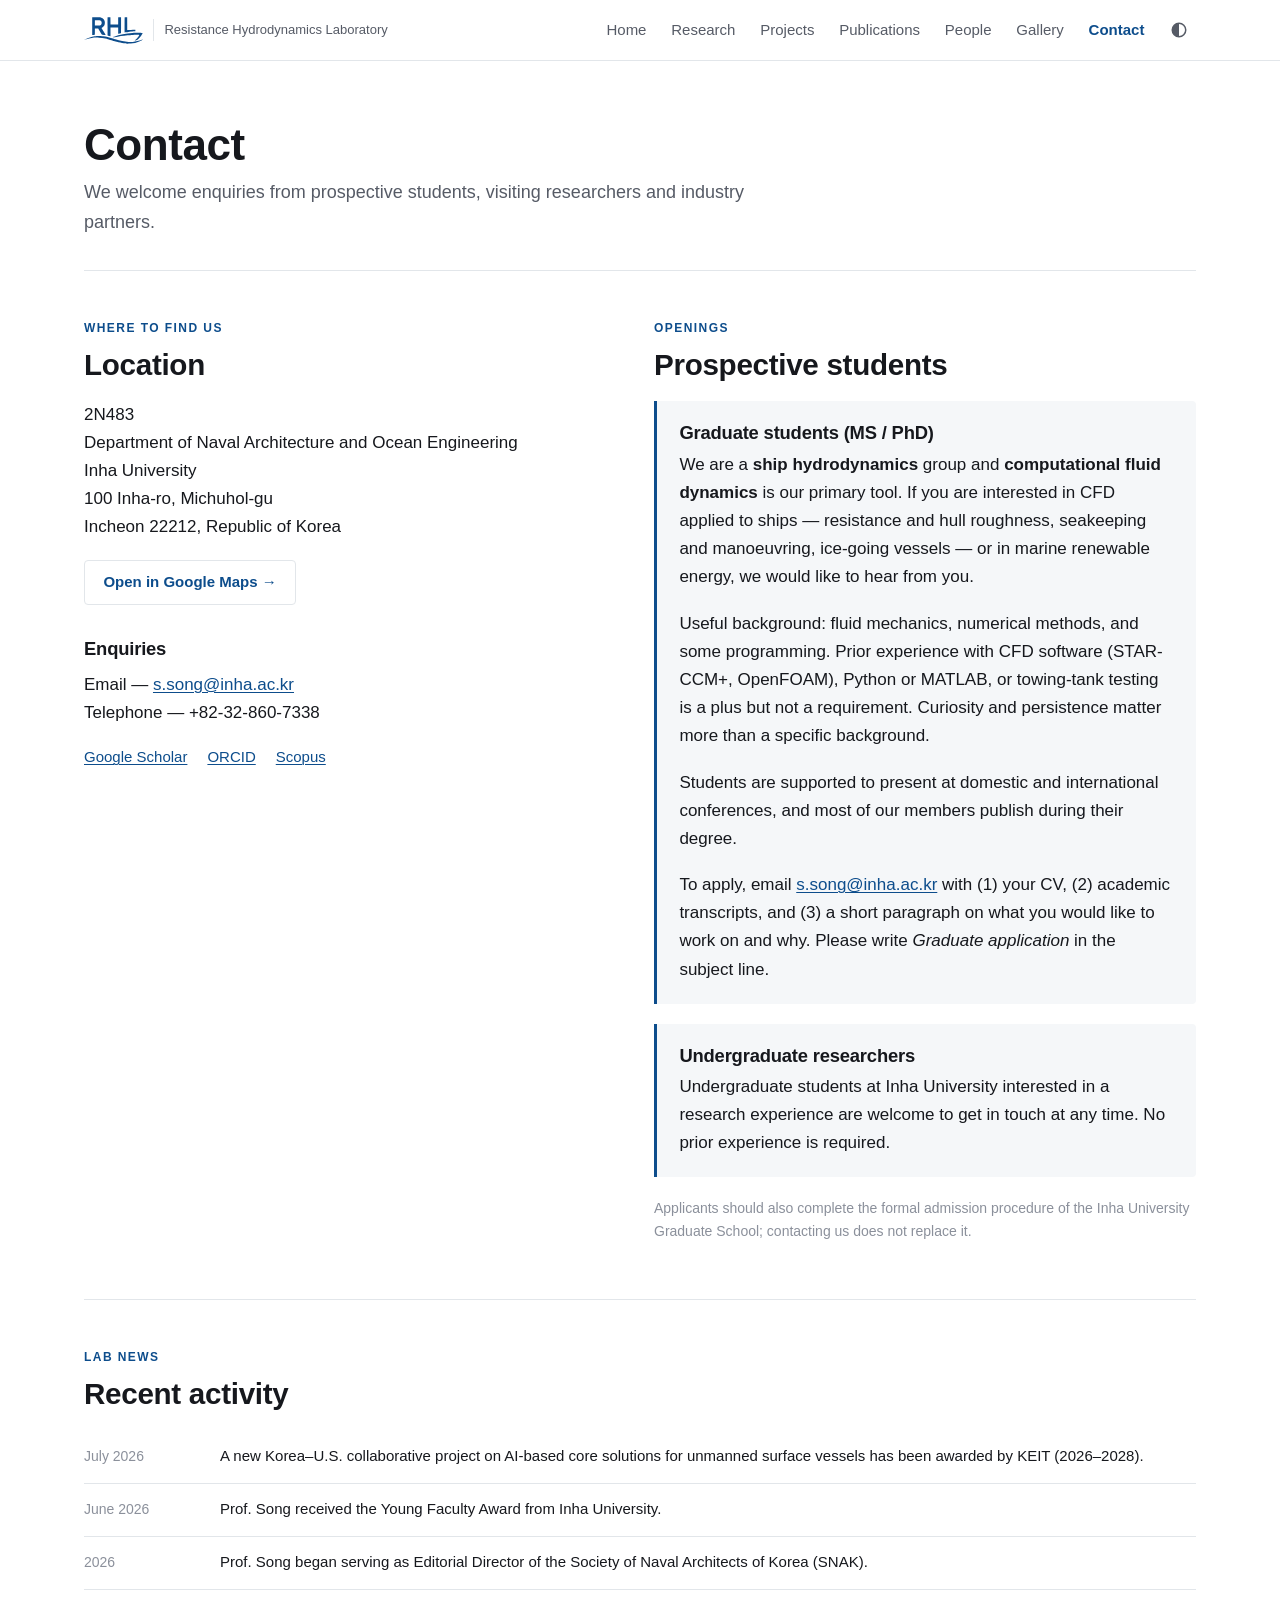
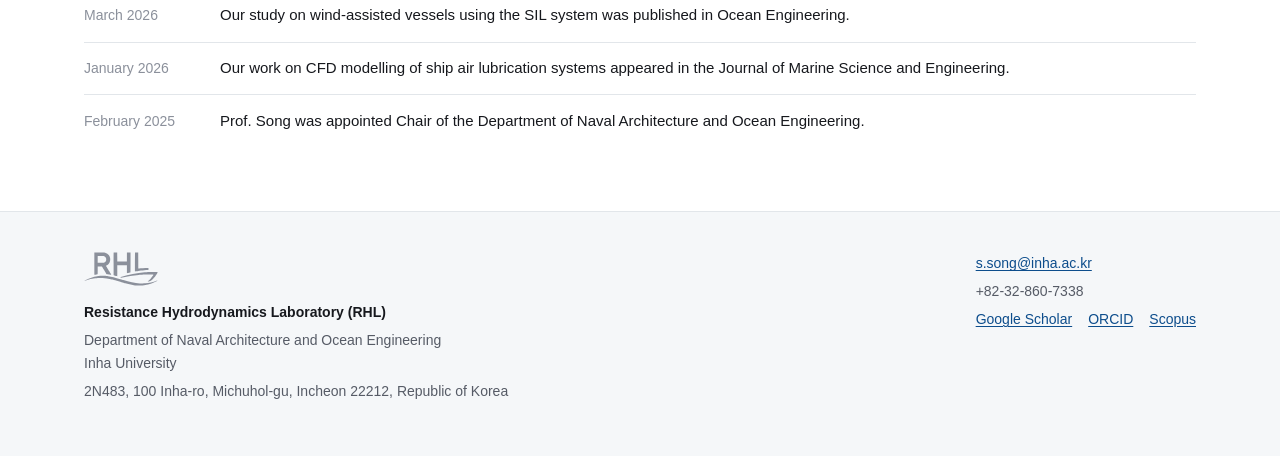
==== commit ec72fbb6: "﻿Let the reader choose the theme A small dropdown at the end of the navigation offers System, Light " ====
--- a/contact.html
+++ b/contact.html
@@ -5,11 +5,22 @@
   <meta name="viewport" content="width=device-width, initial-scale=1">
   <title>Contact — RHL, Inha University</title>
   <meta name="description" content="Contact and location of the Resistance Hydrodynamics Laboratory, Inha University, and information for prospective students.">
+  <link rel="canonical" href="https://soonseok-song.github.io/contact.html">
+  <meta property="og:title" content="Contact — RHL, Inha University">
+  <meta property="og:description" content="Contact and location of the Resistance Hydrodynamics Laboratory, Inha University, and information for prospective students.">
+  <meta property="og:image" content="https://soonseok-song.github.io/images/hero-poster.jpg">
+  <meta property="og:type" content="website">
+  <meta property="og:url" content="https://soonseok-song.github.io/contact.html">
+  <meta name="twitter:card" content="summary_large_image">
   <link rel="icon" href="images/favicon.svg" type="image/svg+xml">
   <link rel="icon" href="images/favicon-32.png" sizes="32x32" type="image/png">
   <link rel="apple-touch-icon" href="images/apple-touch-icon.png">
   <meta name="color-scheme" content="light dark">
   <meta name="theme-color" content="#0d4d8c">
+  <script>
+    /* 저장해 둔 테마 선택을 화면이 그려지기 전에 적용합니다 (깜빡임 방지) */
+    try { var t = localStorage.getItem("theme"); if (t === "light" || t === "dark") { document.documentElement.setAttribute("data-theme", t); } } catch (e) {}
+  </script>
   <link rel="stylesheet" href="css/style.css">
 </head>
 <body data-page="contact">
@@ -28,6 +39,16 @@
         <a href="people.html">People</a>
         <a href="gallery.html">Gallery</a>
         <a href="contact.html">Contact</a>
+        <div class="theme-menu" data-theme-menu>
+          <button type="button" class="theme-btn" aria-haspopup="menu" aria-expanded="false" aria-label="Colour theme">
+            <svg viewBox="0 0 24 24" fill="none" stroke="currentColor" stroke-width="2" aria-hidden="true"><circle cx="12" cy="12" r="9"/><path d="M12 3a9 9 0 0 0 0 18z" fill="currentColor" stroke="none"/></svg>
+          </button>
+          <div class="theme-list" role="menu" aria-label="Colour theme">
+            <button type="button" role="menuitemradio" data-set-theme="system" aria-checked="true">System</button>
+            <button type="button" role="menuitemradio" data-set-theme="light" aria-checked="false">Light</button>
+            <button type="button" role="menuitemradio" data-set-theme="dark" aria-checked="false">Dark</button>
+          </div>
+        </div>
       </nav>
     </div>
   </header>
--- a/css/style.css
+++ b/css/style.css
@@ -54,8 +54,12 @@
   --shadow:     0 1px 3px rgba(0,0,0,.07), 0 8px 24px rgba(0,0,0,.05);
 }
 
+/* 어두운 팔레트.
+   ① 시스템이 다크이고 사용자가 라이트를 고르지 않았을 때 (자동)
+   ② 사용자가 다크를 직접 골랐을 때 (헤더의 테마 메뉴)
+   두 블록에 같은 값이 들어가므로 색을 고칠 때는 반드시 함께 고치세요. */
 @media (prefers-color-scheme: dark) {
-  :root {
+  :root:not([data-theme="light"]) {
     --ink:        #e6e8ec;
     --ink-soft:   #a3a9b5;
     --ink-faint:  #757c88;
@@ -68,6 +72,20 @@
     --shadow:     0 1px 3px rgba(0,0,0,.4), 0 8px 24px rgba(0,0,0,.3);
   }
 }
+:root[data-theme="dark"] {
+  color-scheme: dark;
+  --ink:        #e6e8ec;
+  --ink-soft:   #a3a9b5;
+  --ink-faint:  #757c88;
+  --accent:     #6faae2;
+  --accent-alt: #8dc0ee;
+  --bg:         #14161a;
+  --bg-soft:    #1b1e23;
+  --bg-inset:   #22262d;
+  --rule:       #2c313a;
+  --shadow:     0 1px 3px rgba(0,0,0,.4), 0 8px 24px rgba(0,0,0,.3);
+}
+:root[data-theme="light"] { color-scheme: light; }
 
 /* ── 2. 리셋 · 기본 타이포그래피 ──────────────────────────────────────────── */
 
@@ -232,6 +250,34 @@
   color: var(--accent);
   font-weight: 650;
 }
+
+/* ── 테마 선택 메뉴 (헤더 오른쪽 끝) ────────────────────────────────────── */
+
+.theme-menu { position: relative; }
+.theme-btn {
+  display: flex; align-items: center; justify-content: center;
+  width: 34px; height: 34px; padding: 0; margin-left: 0.25rem;
+  border: 0; border-radius: var(--radius);
+  background: none; color: var(--ink-soft); cursor: pointer;
+}
+.theme-btn:hover { color: var(--ink); background: var(--bg-soft); }
+.theme-btn svg { width: 18px; height: 18px; }
+.theme-list {
+  position: absolute; right: 0; top: calc(100% + 6px);
+  min-width: 8.5rem; padding: 0.25rem;
+  background: var(--bg); border: 1px solid var(--rule); border-radius: var(--radius);
+  box-shadow: var(--shadow);
+  display: none; z-index: 200;
+}
+.theme-list.open { display: block; }
+.theme-list button {
+  display: block; width: 100%; padding: 0.45rem 0.7rem;
+  border: 0; border-radius: var(--radius); background: none;
+  font: inherit; font-size: 0.875rem; text-align: left;
+  color: var(--ink-soft); cursor: pointer;
+}
+.theme-list button:hover { color: var(--ink); background: var(--bg-soft); }
+.theme-list button[aria-checked="true"] { color: var(--accent); font-weight: 650; }
 
 @media (max-width: 720px) {
   .site-head-inner { padding-block: 0.4rem; }
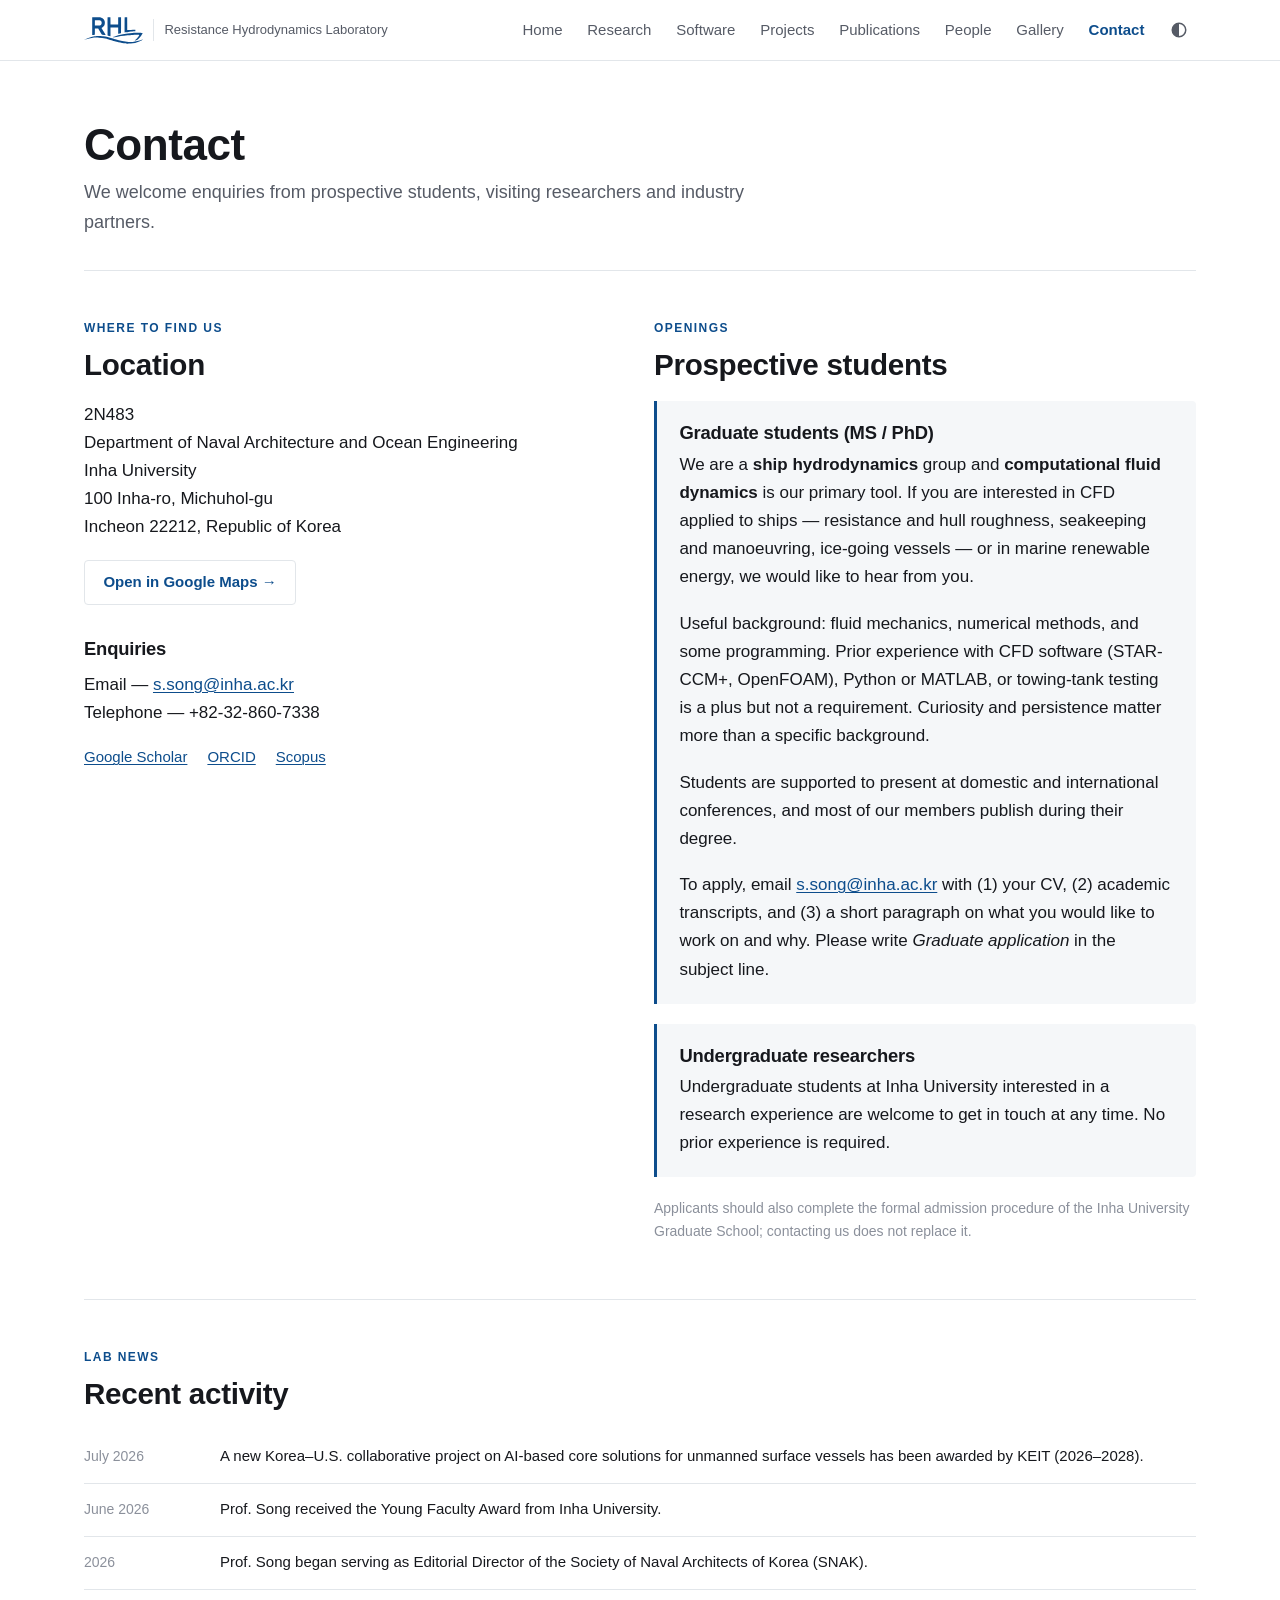
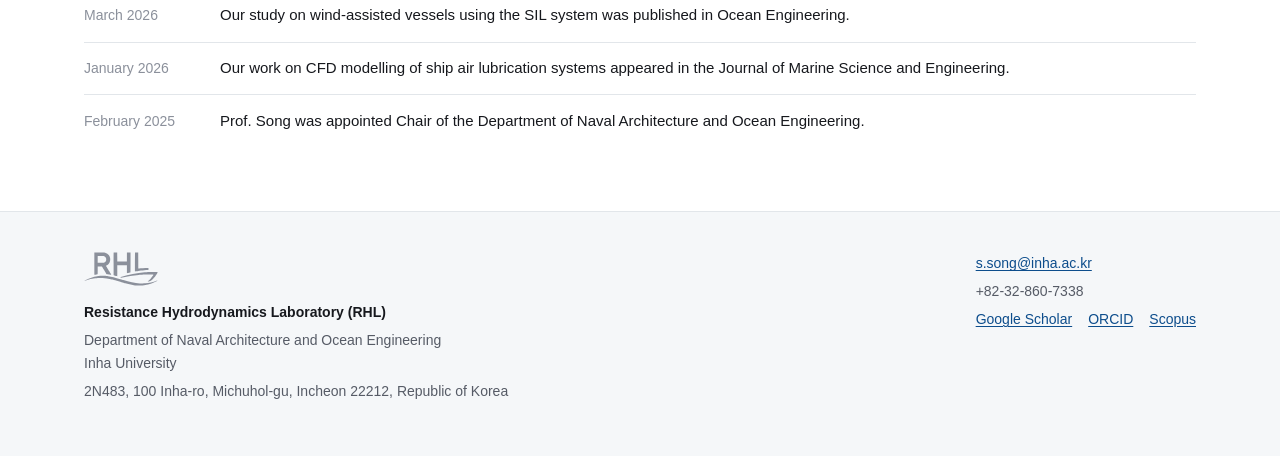
==== commit 0f1bba02: "﻿Add a Software page for the lab's in-house codes Five named programs, each with its method in brief" ====
--- a/contact.html
+++ b/contact.html
@@ -34,6 +34,7 @@
       <nav class="site-nav" aria-label="Main">
         <a href="index.html">Home</a>
         <a href="research.html">Research</a>
+        <a href="software.html">Software</a>
         <a href="projects.html">Projects</a>
         <a href="publications.html">Publications</a>
         <a href="people.html">People</a>
--- a/css/style.css
+++ b/css/style.css
@@ -1096,3 +1096,11 @@
     transition-duration: .01ms !important;
   }
 }
+
+/* 소프트웨어 페이지: 프로그램 이름 아래 부제 */
+.scope-sub {
+  margin: -0.4rem 0 1rem;
+  font-size: 0.95rem;
+  font-weight: 550;
+  color: var(--accent);
+}
